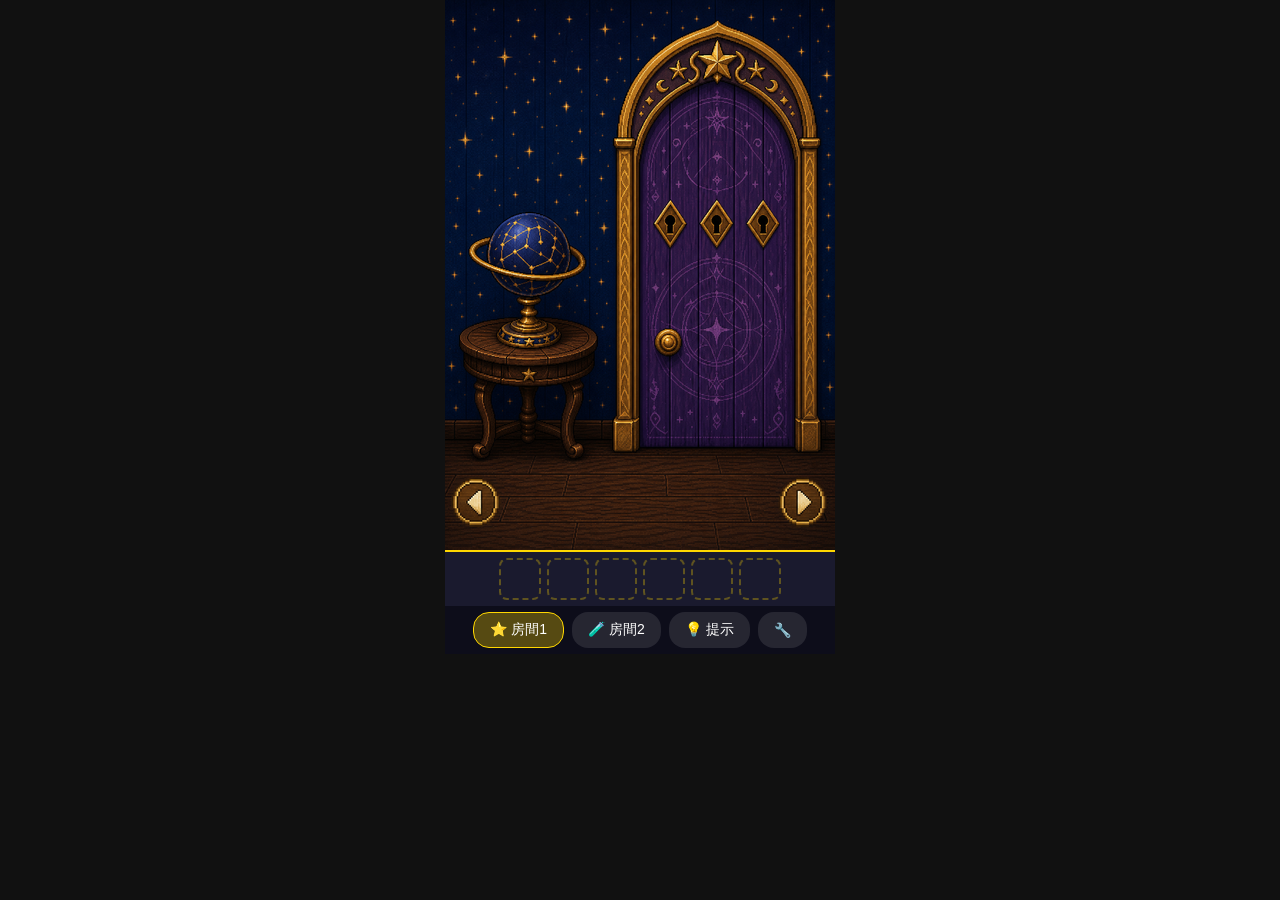
==== poc.html @ 937f4186 "fix: door hitbox wider right side, nav buttons position fine-tune" ====
<!DOCTYPE html>
<html lang="zh-TW">
<head>
<meta charset="UTF-8">
<meta name="viewport" content="width=device-width,initial-scale=1,user-scalable=no">
<title>2D Scene POC</title>
<style>
*{margin:0;padding:0;box-sizing:border-box}
html,body{height:100%;background:#111;font-family:sans-serif;overflow:hidden}
#app{display:flex;flex-direction:column;align-items:center;height:100dvh;width:100%}
#scene-wrap{position:relative;width:100%;max-width:390px;aspect-ratio:390/550;background:#000;overflow:hidden;flex-shrink:0}
#scene-wrap>div>img{width:100%;height:100%;object-fit:cover;display:block}
.placeholder{width:100%;height:100%;display:flex;align-items:center;justify-content:center;color:#999;font-size:24px;background:#fff}
.hotspot{position:absolute;cursor:pointer;border:none;background:transparent;z-index:5}
.nav-circle{position:absolute;bottom:3%;width:12%;aspect-ratio:1;border-radius:50%;cursor:pointer;z-index:10;border:2px solid transparent;transition:border-color .3s,box-shadow .3s}
.nav-circle.flash{border-color:rgba(255,255,255,.8);box-shadow:0 0 12px rgba(255,255,255,.6)}
.nav-circle-l{left:3%}
.nav-circle-r{right:3%}
/* Debug hitbox visibility */
.show-hitbox .hotspot{border:2px dashed red!important}
.show-hitbox .nav-circle{border:2px dashed red!important}
/* Dialogue */
#dialogue{position:absolute;bottom:0;left:0;right:0;background:rgba(0,0,0,.75);color:#fff;padding:12px;font-size:14px;line-height:1.5;z-index:60;cursor:pointer;display:none}
/* Popup overlay */
#popup-overlay{position:absolute;inset:0;background:rgba(0,0,0,.5);z-index:40;display:none;align-items:center;justify-content:center}
#popup-overlay.active{display:flex}
.popup-frame{position:relative;width:360px;height:240px;background:url('assets/ui/popup-frame.png') center/contain no-repeat}
.popup-content{position:absolute;top:12px;left:25px;width:310px;height:170px;overflow:hidden}
.popup-content img{width:100%;height:100%;object-fit:cover;display:block}
.popup-back{position:absolute;bottom:10px;left:50%;transform:translateX(-50%);padding:4px 20px;background:transparent;color:#fff;border:none;cursor:pointer;font-size:13px;z-index:45}
/* Keyhole diamond hitboxes */
.keyhole{position:absolute;width:36px;height:36px;transform:rotate(45deg);cursor:pointer;border:2px solid rgba(255,215,0,.3);z-index:45}
/* Orrery */
.orrery-slot{position:absolute;display:flex;flex-direction:column;align-items:center;z-index:45}
.orrery-placeholder{width:70px;height:70px;border-radius:50%;display:flex;align-items:center;justify-content:center;font-size:10px;color:#fff;font-weight:bold;text-align:center}
.orrery-btn{width:28px;height:28px;border-radius:50%;border:1px solid rgba(255,255,255,.4);background:rgba(255,255,255,.15);color:#fff;cursor:pointer;font-size:14px;display:flex;align-items:center;justify-content:center;margin:2px 0}
/* Inventory */
#inventory{display:flex;width:100%;max-width:390px;background:#1a1a2e;border-top:2px solid #ffd700;padding:6px 8px;justify-content:center;gap:6px}
.inv-slot{width:42px;height:42px;border:2px dashed rgba(255,215,0,.3);border-radius:8px}
/* Toolbar */
#toolbar{display:flex;width:100%;max-width:390px;background:#0d0d1a;padding:6px 8px;justify-content:center;gap:8px;flex-wrap:wrap}
#toolbar button{padding:8px 16px;border:none;border-radius:16px;background:rgba(255,255,255,.1);color:#fff;font-size:14px;cursor:pointer}
#toolbar button.active{background:rgba(255,215,0,.3);border:1px solid #ffd700}
#toolbar button:hover{background:rgba(255,255,255,.2)}
/* Debug panel */
#debug-panel{display:none;position:fixed;top:10px;right:10px;background:rgba(0,0,0,.9);color:#0f0;padding:12px;border-radius:8px;font-size:12px;z-index:999;max-height:80vh;overflow-y:auto}
#debug-panel label{display:block;margin:4px 0;cursor:pointer}
#debug-panel input[type=checkbox]{margin-right:6px}
@keyframes flyIn{from{transform:translate(-50%,-200%) scale(1.5);opacity:1}to{transform:translate(-50%,-50%) scale(.5);opacity:0}}
@keyframes goldGlow{0%{box-shadow:0 0 0 rgba(255,215,0,0)}50%{box-shadow:0 0 40px rgba(255,215,0,.8)}100%{box-shadow:0 0 0 rgba(255,215,0,0)}}
@keyframes fadeOut{from{opacity:1}to{opacity:0}}
</style>
</head>
<body>
<div id="app">
  <div id="scene-wrap">
    <div id="scene-content"></div>
    <div id="popup-overlay"></div>
    <div id="dialogue" onclick="hideDialogue()"></div>
  </div>
  <div id="inventory">
    <div class="inv-slot"></div><div class="inv-slot"></div><div class="inv-slot"></div>
    <div class="inv-slot"></div><div class="inv-slot"></div><div class="inv-slot"></div>
  </div>
  <div id="toolbar">
    <button id="btn-r1" class="active" onclick="switchRoom(1)">⭐ 房間1</button>
    <button id="btn-r2" onclick="switchRoom(2)">🧪 房間2</button>
    <button onclick="console.log('提示')">💡 提示</button>
    <button onclick="toggleDebug()">🔧</button>
  </div>
</div>
<div id="debug-panel">
  <strong>Debug Panel</strong><hr style="border-color:#333;margin:6px 0">
  <label><input type="checkbox" onchange="toggleHitbox(this.checked)">顯示 HitBox</label>
  <hr style="border-color:#333;margin:6px 0">
  <div id="debug-flags"></div>
  <button onclick="gameState.inventory.push('crystal_key');renderDebug()" style="margin-top:8px;padding:4px 8px;font-size:11px">+水晶鑰匙</button>
  <button onclick="gameState.inventory.push('magic_weight');renderDebug()" style="margin-top:4px;padding:4px 8px;font-size:11px">+魔法砝碼</button>
</div>
<script>
const VIEWS=['north','east','south','west'];
const LABELS={north:'北牆',east:'東牆',south:'南牆',west:'西牆'};
let currentRoom=1,viewIdx=1;

const gameState={
  inventory:[],
  hasStarChart:false,
  hasMusicBoxClue:false,
  hasCarpetClue:false,
  hasSpellClue:false,
  doorOpen:false,
};

const CONSTELLATIONS=['紅獅子','藍獅子','藍水瓶','金水瓶','金天秤','紅天秤'];
const CONSTELLATION_COLORS={紅獅子:'#c0392b',藍獅子:'#2980b9',藍水瓶:'#3498db',金水瓶:'#f39c12',金天秤:'#f1c40f',紅天秤:'#e74c3c'};
let orrerySlots=[0,0,0];

function showDialogue(text){
  const d=document.getElementById('dialogue');
  d.textContent=text;d.style.display='block';
}
function hideDialogue(){document.getElementById('dialogue').style.display='none';}

function toggleHitbox(on){
  document.getElementById('scene-wrap').classList.toggle('show-hitbox',on);
}

function render(){
  const el=document.getElementById('scene-content');
  const view=VIEWS[viewIdx];
  closePopup();
  if(currentRoom===1&&view==='east'){
    el.innerHTML=`<img src="assets/scene-room1-east.png" alt="東牆">
      <div class="hotspot" style="top:37%;left:8%;width:25%;height:18%" onclick="clickOrrery()"></div>
      <div class="hotspot" style="top:5%;left:42%;width:48%;height:73%" onclick="clickDoor()"></div>
      <div class="nav-circle nav-circle-l" onclick="navFlash(this,-1)"></div>
      <div class="nav-circle nav-circle-r" onclick="navFlash(this,1)"></div>`;
  } else {
    const room=currentRoom===1?'房間1':'房間2';
    el.innerHTML=`<div class="placeholder">${room} — ${LABELS[view]}</div>
      <div class="nav-circle nav-circle-l" onclick="navFlash(this,-1)"></div>
      <div class="nav-circle nav-circle-r" onclick="navFlash(this,1)"></div>`;
  }
}

function navFlash(el,dir){
  el.classList.add('flash');
  setTimeout(()=>{el.classList.remove('flash');rotate(dir);},300);
}
function rotate(d){viewIdx=(viewIdx+d+4)%4;render();}
function switchRoom(r){
  currentRoom=r;viewIdx=0;render();
  document.getElementById('btn-r1').classList.toggle('active',r===1);
  document.getElementById('btn-r2').classList.toggle('active',r===2);
}

// --- Popup system ---
function showPopup(html){
  const o=document.getElementById('popup-overlay');
  o.innerHTML=`<div class="popup-frame">${html}</div>`;
  o.classList.add('active');
}
function closePopup(){
  const o=document.getElementById('popup-overlay');
  o.classList.remove('active');o.innerHTML='';
}

// --- Door ---
function clickDoor(){
  showPopup(`
    <div class="popup-content">
      <img src="assets/scene-room1-east.png" style="object-position:68% 43%;transform:scale(2.8)">
    </div>
    <div class="keyhole" style="top:55px;left:110px" onclick="clickKeyhole('left')"></div>
    <div class="keyhole" style="top:55px;left:195px" onclick="clickKeyhole('right')"></div>
    <div class="keyhole" style="top:105px;left:152px" onclick="clickKeyhole('middle')"></div>
    <button class="popup-back" onclick="closePopup()">返回</button>`);
}

function clickKeyhole(pos){
  const hasKey=gameState.inventory.includes('crystal_key');
  if(!hasKey){showDialogue('沒有鑰匙');return;}
  if(!gameState.hasCarpetClue||!gameState.hasSpellClue){showDialogue('好像還缺什麼東西');return;}
  if(pos!=='middle')return;
  animateDoorOpen();
}

function animateDoorOpen(){
  const frame=document.querySelector('.popup-frame');
  const key=document.createElement('div');
  key.style.cssText='position:absolute;top:50%;left:50%;width:30px;height:30px;background:#ffd700;border-radius:4px;z-index:46;animation:flyIn .5s forwards';
  frame.appendChild(key);
  setTimeout(()=>{
    frame.style.animation='goldGlow .5s';
    setTimeout(()=>{
      document.getElementById('popup-overlay').style.animation='fadeOut .5s forwards';
      setTimeout(()=>{
        document.getElementById('popup-overlay').style.animation='';
        gameState.doorOpen=true;
        closePopup();
        switchRoom(2);
      },500);
    },500);
  },500);
}

// --- Orrery ---
function clickOrrery(){
  showPopup(`
    <div class="popup-content">
      <img src="assets/scene-room1-east.png" style="object-position:20% 38%;transform:scale(2.8)">
    </div>
    <div class="orrery-slot" style="top:25px;left:30px" id="os0"></div>
    <div class="orrery-slot" style="top:25px;left:140px" id="os1"></div>
    <div class="orrery-slot" style="top:25px;left:250px" id="os2"></div>
    <button class="popup-back" onclick="closePopup()">返回</button>`);
  renderOrrerySlots();
}

function renderOrrerySlots(){
  for(let i=0;i<3;i++){
    const el=document.getElementById('os'+i);
    if(!el)return;
    const name=CONSTELLATIONS[orrerySlots[i]];
    const color=CONSTELLATION_COLORS[name];
    el.innerHTML=`
      <div class="orrery-btn" onclick="cycleOrrery(${i},-1)">▲</div>
      <div class="orrery-placeholder" style="background:${color}">${name}</div>
      <div class="orrery-btn" onclick="cycleOrrery(${i},1)">▼</div>`;
  }
}

function cycleOrrery(slot,dir){
  orrerySlots[slot]=(orrerySlots[slot]+dir+6)%6;
  renderOrrerySlots();
  checkOrreryAnswer();
}

function checkOrreryAnswer(){
  const correct=orrerySlots[0]===0&&orrerySlots[1]===2&&orrerySlots[2]===4;
  if(!correct)return;
  if(!gameState.hasStarChart||!gameState.hasMusicBoxClue){
    showDialogue('好像還缺什麼東西');return;
  }
  showDialogue('星座儀發出柔和的光芒…你獲得了魔法砝碼！');
  if(!gameState.inventory.includes('magic_weight'))gameState.inventory.push('magic_weight');
  setTimeout(()=>closePopup(),1500);
}

// --- Debug ---
function toggleDebug(){
  const p=document.getElementById('debug-panel');
  p.style.display=p.style.display==='none'?'block':'none';
  renderDebug();
}
function renderDebug(){
  const flags=['hasStarChart','hasMusicBoxClue','hasCarpetClue','hasSpellClue','doorOpen'];
  document.getElementById('debug-flags').innerHTML=flags.map(f=>`<label><input type="checkbox" ${gameState[f]?'checked':''} onchange="gameState['${f}']=this.checked">${f}</label>`).join('')
    +`<p style="margin-top:8px;color:#aaa">inventory: ${JSON.stringify(gameState.inventory)}</p>`;
}

render();
</script>
</body>
</html>
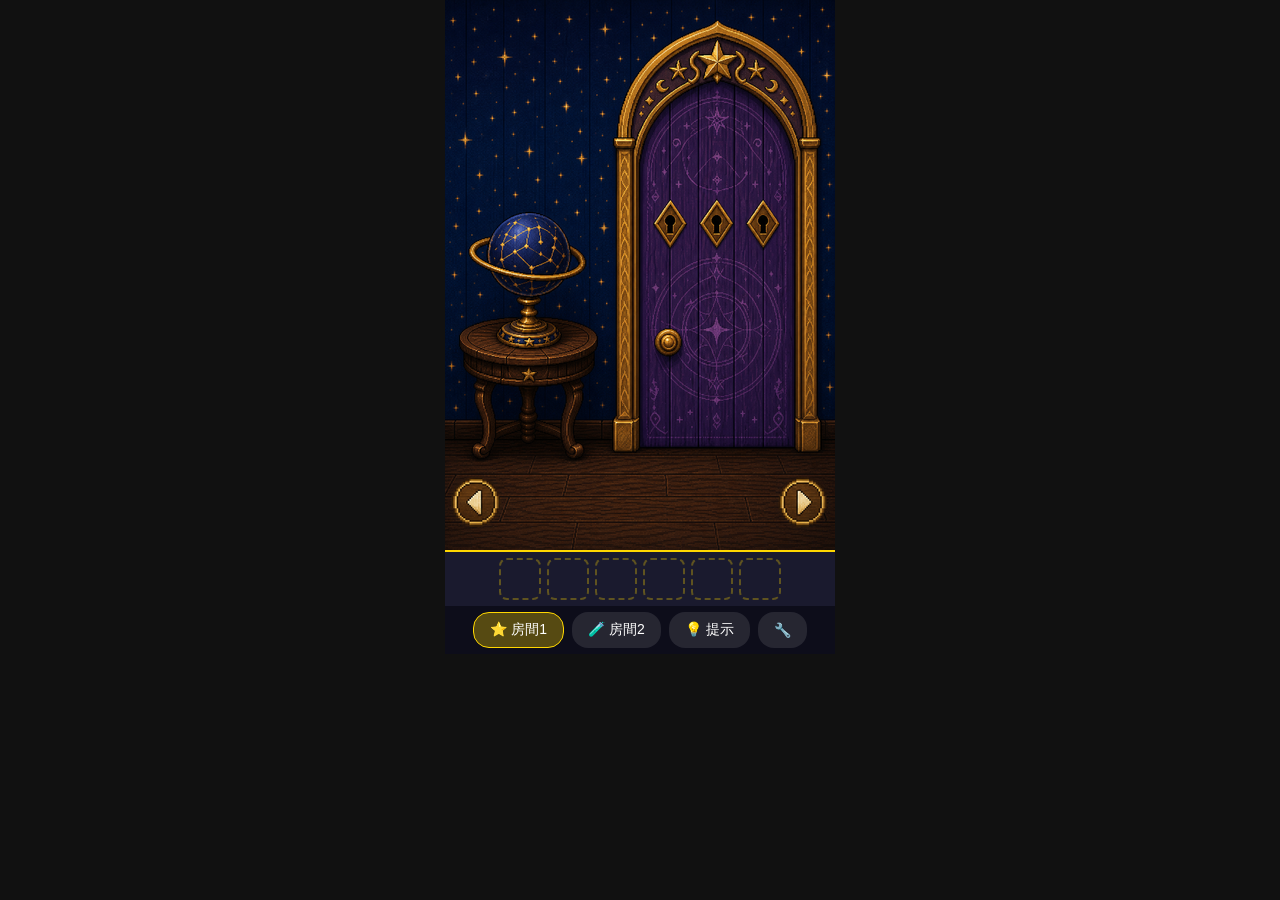
==== commit ddf34988: "fix: door hitbox shift right+down, nav buttons more toward edges" ====
--- a/poc.html
+++ b/poc.html
@@ -14,8 +14,8 @@
 .hotspot{position:absolute;cursor:pointer;border:none;background:transparent;z-index:5}
 .nav-circle{position:absolute;bottom:3%;width:12%;aspect-ratio:1;border-radius:50%;cursor:pointer;z-index:10;border:2px solid transparent;transition:border-color .3s,box-shadow .3s}
 .nav-circle.flash{border-color:rgba(255,255,255,.8);box-shadow:0 0 12px rgba(255,255,255,.6)}
-.nav-circle-l{left:3%}
-.nav-circle-r{right:3%}
+.nav-circle-l{left:1%}
+.nav-circle-r{right:1%}
 /* Debug hitbox visibility */
 .show-hitbox .hotspot{border:2px dashed red!important}
 .show-hitbox .nav-circle{border:2px dashed red!important}
@@ -112,7 +112,7 @@
   if(currentRoom===1&&view==='east'){
     el.innerHTML=`<img src="assets/scene-room1-east.png" alt="東牆">
       <div class="hotspot" style="top:37%;left:8%;width:25%;height:18%" onclick="clickOrrery()"></div>
-      <div class="hotspot" style="top:5%;left:42%;width:48%;height:73%" onclick="clickDoor()"></div>
+      <div class="hotspot" style="top:5%;left:44%;width:49%;height:76%" onclick="clickDoor()"></div>
       <div class="nav-circle nav-circle-l" onclick="navFlash(this,-1)"></div>
       <div class="nav-circle nav-circle-r" onclick="navFlash(this,1)"></div>`;
   } else {
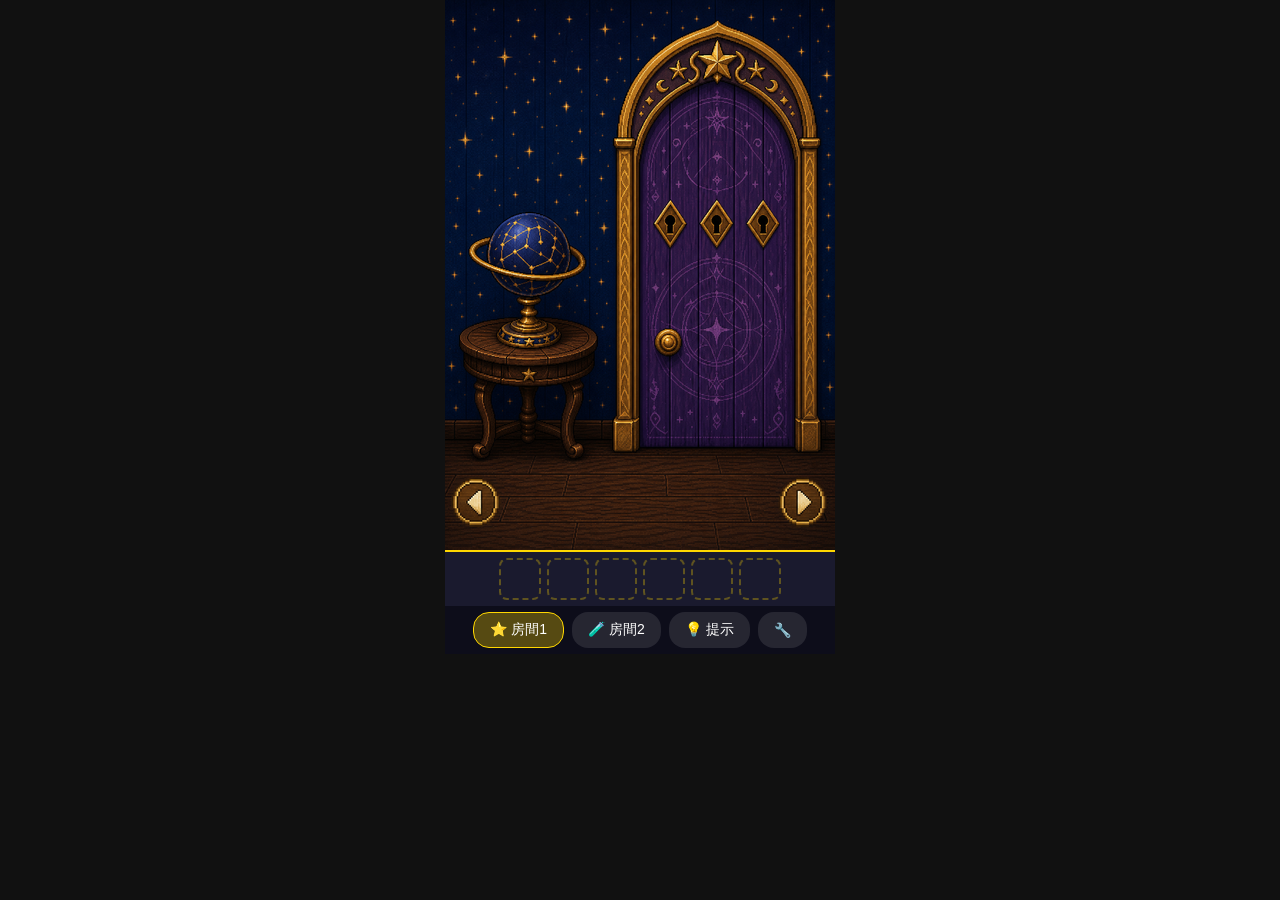
==== commit dd4b8ae7: "feat: replace orrery placeholders with constellation images + CSS color - Use constellation-lion/aqu" ====
--- a/poc.html
+++ b/poc.html
@@ -12,10 +12,10 @@
 #scene-wrap>div>img{width:100%;height:100%;object-fit:cover;display:block}
 .placeholder{width:100%;height:100%;display:flex;align-items:center;justify-content:center;color:#999;font-size:24px;background:#fff}
 .hotspot{position:absolute;cursor:pointer;border:none;background:transparent;z-index:5}
-.nav-circle{position:absolute;bottom:3%;width:12%;aspect-ratio:1;border-radius:50%;cursor:pointer;z-index:10;border:2px solid transparent;transition:border-color .3s,box-shadow .3s}
+.nav-circle{position:absolute;bottom:4%;width:12%;aspect-ratio:1;border-radius:50%;cursor:pointer;z-index:10;border:2px solid transparent;transition:border-color .3s,box-shadow .3s}
 .nav-circle.flash{border-color:rgba(255,255,255,.8);box-shadow:0 0 12px rgba(255,255,255,.6)}
-.nav-circle-l{left:1%}
-.nav-circle-r{right:1%}
+.nav-circle-l{left:2%}
+.nav-circle-r{right:2%}
 /* Debug hitbox visibility */
 .show-hitbox .hotspot{border:2px dashed red!important}
 .show-hitbox .nav-circle{border:2px dashed red!important}
@@ -92,7 +92,14 @@
 };
 
 const CONSTELLATIONS=['紅獅子','藍獅子','藍水瓶','金水瓶','金天秤','紅天秤'];
-const CONSTELLATION_COLORS={紅獅子:'#c0392b',藍獅子:'#2980b9',藍水瓶:'#3498db',金水瓶:'#f39c12',金天秤:'#f1c40f',紅天秤:'#e74c3c'};
+const CONSTELLATION_DATA={
+  紅獅子:{img:'assets/constellations/constellation-lion.png',bg:'#c0392b'},
+  藍獅子:{img:'assets/constellations/constellation-lion.png',bg:'#2980b9'},
+  藍水瓶:{img:'assets/constellations/constellation-aquarius.png',bg:'#2980b9'},
+  金水瓶:{img:'assets/constellations/constellation-aquarius.png',bg:'#f39c12'},
+  金天秤:{img:'assets/constellations/constellation-libra.png',bg:'#f39c12'},
+  紅天秤:{img:'assets/constellations/constellation-libra.png',bg:'#c0392b'},
+};
 let orrerySlots=[0,0,0];
 
 function showDialogue(text){
@@ -112,7 +119,7 @@
   if(currentRoom===1&&view==='east'){
     el.innerHTML=`<img src="assets/scene-room1-east.png" alt="東牆">
       <div class="hotspot" style="top:37%;left:8%;width:25%;height:18%" onclick="clickOrrery()"></div>
-      <div class="hotspot" style="top:5%;left:44%;width:49%;height:76%" onclick="clickDoor()"></div>
+      <div class="hotspot" style="top:8%;left:47%;width:49%;height:76%" onclick="clickDoor()"></div>
       <div class="nav-circle nav-circle-l" onclick="navFlash(this,-1)"></div>
       <div class="nav-circle nav-circle-r" onclick="navFlash(this,1)"></div>`;
   } else {
@@ -188,7 +195,7 @@
 function clickOrrery(){
   showPopup(`
     <div class="popup-content">
-      <img src="assets/scene-room1-east.png" style="object-position:20% 38%;transform:scale(2.8)">
+      <img src="assets/scene-room1-east.png" style="object-position:15% 40%;transform:scale(3.5)">
     </div>
     <div class="orrery-slot" style="top:25px;left:30px" id="os0"></div>
     <div class="orrery-slot" style="top:25px;left:140px" id="os1"></div>
@@ -202,10 +209,11 @@
     const el=document.getElementById('os'+i);
     if(!el)return;
     const name=CONSTELLATIONS[orrerySlots[i]];
-    const color=CONSTELLATION_COLORS[name];
+    const d=CONSTELLATION_DATA[name];
     el.innerHTML=`
       <div class="orrery-btn" onclick="cycleOrrery(${i},-1)">▲</div>
-      <div class="orrery-placeholder" style="background:${color}">${name}</div>
+      <div class="orrery-placeholder" style="background:${d.bg}"><img src="${d.img}" style="width:60px;height:60px;filter:brightness(0) invert(1);object-fit:contain"></div>
+      <div style="color:#fff;font-size:9px;margin-top:2px">${name}</div>
       <div class="orrery-btn" onclick="cycleOrrery(${i},1)">▼</div>`;
   }
 }
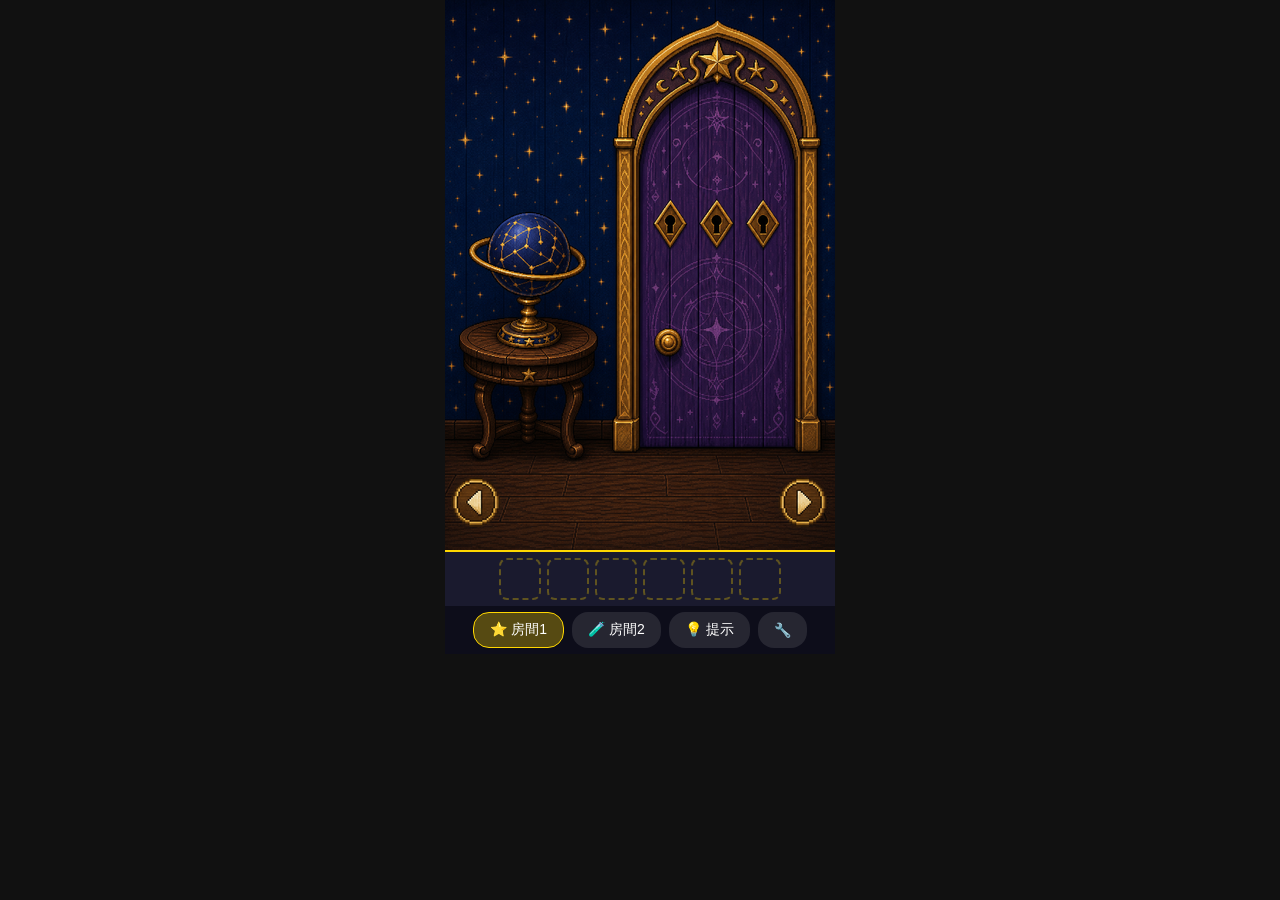
==== commit d51b76a2: "fix: popup layer order (content behind frame), orrery crop position" ====
--- a/poc.html
+++ b/poc.html
@@ -24,8 +24,8 @@
 /* Popup overlay */
 #popup-overlay{position:absolute;inset:0;background:rgba(0,0,0,.5);z-index:40;display:none;align-items:center;justify-content:center}
 #popup-overlay.active{display:flex}
-.popup-frame{position:relative;width:360px;height:240px;background:url('assets/ui/popup-frame.png') center/contain no-repeat}
-.popup-content{position:absolute;top:12px;left:25px;width:310px;height:170px;overflow:hidden}
+.popup-frame{position:relative;width:360px;height:240px;background:url('assets/ui/popup-frame.png') center/contain no-repeat;z-index:2}
+.popup-content{position:absolute;top:15px;left:25px;width:310px;height:170px;overflow:hidden;z-index:1}
 .popup-content img{width:100%;height:100%;object-fit:cover;display:block}
 .popup-back{position:absolute;bottom:10px;left:50%;transform:translateX(-50%);padding:4px 20px;background:transparent;color:#fff;border:none;cursor:pointer;font-size:13px;z-index:45}
 /* Keyhole diamond hitboxes */
@@ -195,7 +195,7 @@
 function clickOrrery(){
   showPopup(`
     <div class="popup-content">
-      <img src="assets/scene-room1-east.png" style="object-position:15% 40%;transform:scale(3.5)">
+      <img src="assets/scene-room1-east.png" style="object-position:5% 35%;transform:scale(3.5)">
     </div>
     <div class="orrery-slot" style="top:25px;left:30px" id="os0"></div>
     <div class="orrery-slot" style="top:25px;left:140px" id="os1"></div>
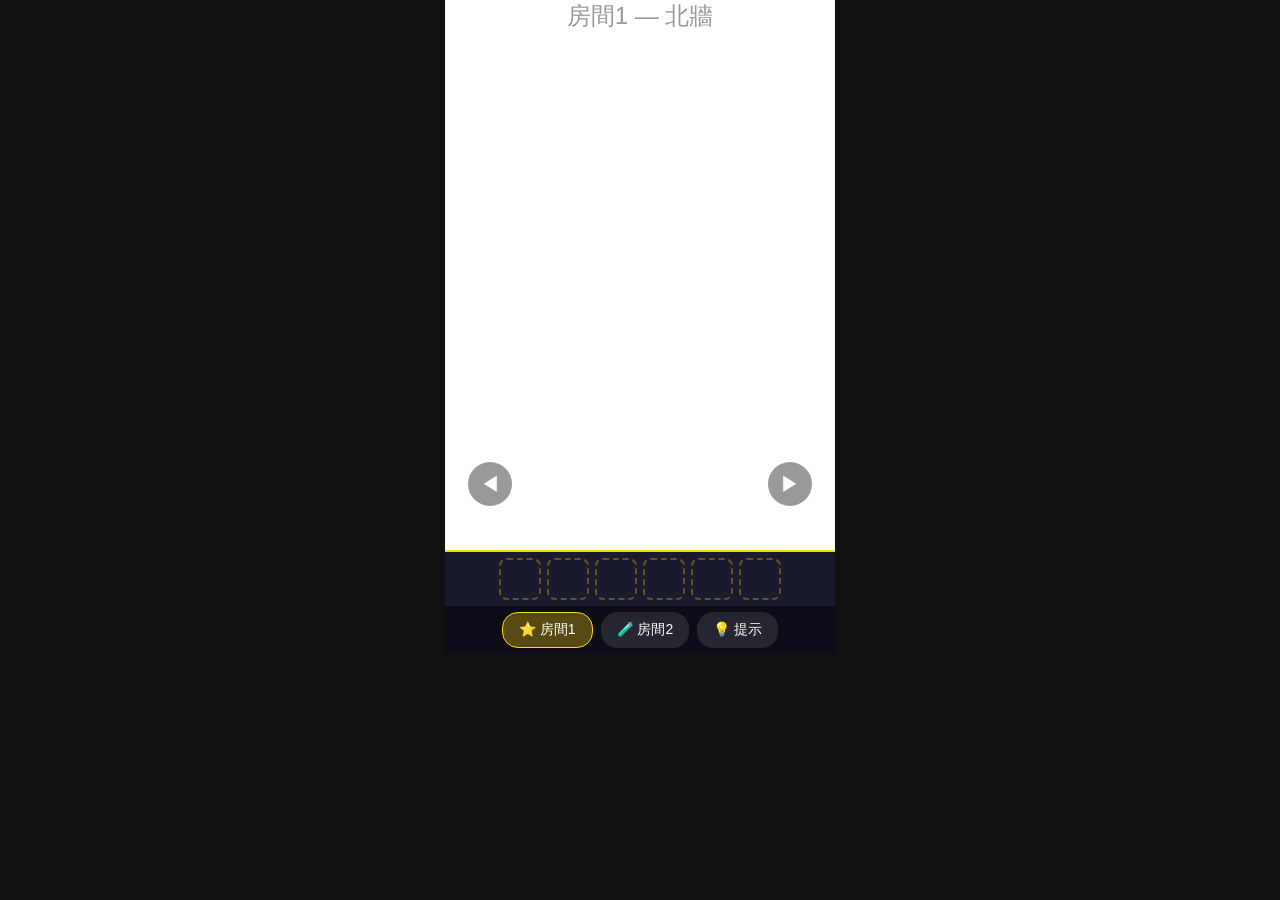
==== commit 648ed2fc: "fix: keyhole hitboxes down 15px, left/right out 20px" ====
--- a/poc.html
+++ b/poc.html
@@ -8,55 +8,33 @@
 *{margin:0;padding:0;box-sizing:border-box}
 html,body{height:100%;background:#111;font-family:sans-serif;overflow:hidden}
 #app{display:flex;flex-direction:column;align-items:center;height:100dvh;width:100%}
-#scene-wrap{position:relative;width:100%;max-width:390px;aspect-ratio:390/550;background:#000;overflow:hidden;flex-shrink:0}
-#scene-wrap>div>img{width:100%;height:100%;object-fit:cover;display:block}
+#scene-wrap{position:relative;width:100%;max-width:390px;aspect-ratio:390/550;background:#fff;overflow:hidden;flex-shrink:0}
+#scene-img{width:100%;height:100%;object-fit:cover;display:block}
 .placeholder{width:100%;height:100%;display:flex;align-items:center;justify-content:center;color:#999;font-size:24px;background:#fff}
-.hotspot{position:absolute;cursor:pointer;border:none;background:transparent;z-index:5}
-.nav-circle{position:absolute;bottom:4%;width:12%;aspect-ratio:1;border-radius:50%;cursor:pointer;z-index:10;border:2px solid transparent;transition:border-color .3s,box-shadow .3s}
-.nav-circle.flash{border-color:rgba(255,255,255,.8);box-shadow:0 0 12px rgba(255,255,255,.6)}
-.nav-circle-l{left:2%}
-.nav-circle-r{right:2%}
-/* Debug hitbox visibility */
-.show-hitbox .hotspot{border:2px dashed red!important}
-.show-hitbox .nav-circle{border:2px dashed red!important}
-/* Dialogue */
-#dialogue{position:absolute;bottom:0;left:0;right:0;background:rgba(0,0,0,.75);color:#fff;padding:12px;font-size:14px;line-height:1.5;z-index:60;cursor:pointer;display:none}
-/* Popup overlay */
-#popup-overlay{position:absolute;inset:0;background:rgba(0,0,0,.5);z-index:40;display:none;align-items:center;justify-content:center}
-#popup-overlay.active{display:flex}
-.popup-frame{position:relative;width:360px;height:240px;background:url('assets/ui/popup-frame.png') center/contain no-repeat;z-index:2}
-.popup-content{position:absolute;top:15px;left:25px;width:310px;height:170px;overflow:hidden;z-index:1}
-.popup-content img{width:100%;height:100%;object-fit:cover;display:block}
-.popup-back{position:absolute;bottom:10px;left:50%;transform:translateX(-50%);padding:4px 20px;background:transparent;color:#fff;border:none;cursor:pointer;font-size:13px;z-index:45}
-/* Keyhole diamond hitboxes */
-.keyhole{position:absolute;width:36px;height:36px;transform:rotate(45deg);cursor:pointer;border:2px solid rgba(255,215,0,.3);z-index:45}
-/* Orrery */
-.orrery-slot{position:absolute;display:flex;flex-direction:column;align-items:center;z-index:45}
-.orrery-placeholder{width:70px;height:70px;border-radius:50%;display:flex;align-items:center;justify-content:center;font-size:10px;color:#fff;font-weight:bold;text-align:center}
-.orrery-btn{width:28px;height:28px;border-radius:50%;border:1px solid rgba(255,255,255,.4);background:rgba(255,255,255,.15);color:#fff;cursor:pointer;font-size:14px;display:flex;align-items:center;justify-content:center;margin:2px 0}
+/* Hotspots */
+.hotspot{position:absolute;cursor:pointer;border:2px solid transparent;border-radius:4px;transition:border-color .2s,box-shadow .2s}
+.hotspot:hover{border-color:rgba(255,215,0,.7);box-shadow:0 0 12px rgba(255,215,0,.5)}
+/* Arrows inside scene */
+.arrow{position:absolute;bottom:8%;width:44px;height:44px;background:rgba(0,0,0,.4);color:#fff;border:none;border-radius:50%;font-size:20px;cursor:pointer;display:flex;align-items:center;justify-content:center;z-index:10}
+.arrow:hover{background:rgba(0,0,0,.6)}
+.arrow-l{left:6%}
+.arrow-r{right:6%}
 /* Inventory */
-#inventory{display:flex;width:100%;max-width:390px;background:#1a1a2e;border-top:2px solid #ffd700;padding:6px 8px;justify-content:center;gap:6px}
+#inventory{display:flex;gap:0;width:100%;max-width:390px;background:#1a1a2e;border-top:2px solid #ffd700;padding:6px 8px;justify-content:center;gap:6px}
 .inv-slot{width:42px;height:42px;border:2px dashed rgba(255,215,0,.3);border-radius:8px}
 /* Toolbar */
-#toolbar{display:flex;width:100%;max-width:390px;background:#0d0d1a;padding:6px 8px;justify-content:center;gap:8px;flex-wrap:wrap}
+#toolbar{display:flex;width:100%;max-width:390px;background:#0d0d1a;padding:6px 8px;justify-content:center;gap:8px}
 #toolbar button{padding:8px 16px;border:none;border-radius:16px;background:rgba(255,255,255,.1);color:#fff;font-size:14px;cursor:pointer}
 #toolbar button.active{background:rgba(255,215,0,.3);border:1px solid #ffd700}
 #toolbar button:hover{background:rgba(255,255,255,.2)}
-/* Debug panel */
-#debug-panel{display:none;position:fixed;top:10px;right:10px;background:rgba(0,0,0,.9);color:#0f0;padding:12px;border-radius:8px;font-size:12px;z-index:999;max-height:80vh;overflow-y:auto}
-#debug-panel label{display:block;margin:4px 0;cursor:pointer}
-#debug-panel input[type=checkbox]{margin-right:6px}
-@keyframes flyIn{from{transform:translate(-50%,-200%) scale(1.5);opacity:1}to{transform:translate(-50%,-50%) scale(.5);opacity:0}}
-@keyframes goldGlow{0%{box-shadow:0 0 0 rgba(255,215,0,0)}50%{box-shadow:0 0 40px rgba(255,215,0,.8)}100%{box-shadow:0 0 0 rgba(255,215,0,0)}}
-@keyframes fadeOut{from{opacity:1}to{opacity:0}}
 </style>
 </head>
 <body>
 <div id="app">
   <div id="scene-wrap">
     <div id="scene-content"></div>
-    <div id="popup-overlay"></div>
-    <div id="dialogue" onclick="hideDialogue()"></div>
+    <button class="arrow arrow-l" onclick="rotate(-1)">◀</button>
+    <button class="arrow arrow-r" onclick="rotate(1)">▶</button>
   </div>
   <div id="inventory">
     <div class="inv-slot"></div><div class="inv-slot"></div><div class="inv-slot"></div>
@@ -66,187 +44,47 @@
     <button id="btn-r1" class="active" onclick="switchRoom(1)">⭐ 房間1</button>
     <button id="btn-r2" onclick="switchRoom(2)">🧪 房間2</button>
     <button onclick="console.log('提示')">💡 提示</button>
-    <button onclick="toggleDebug()">🔧</button>
   </div>
-</div>
-<div id="debug-panel">
-  <strong>Debug Panel</strong><hr style="border-color:#333;margin:6px 0">
-  <label><input type="checkbox" onchange="toggleHitbox(this.checked)">顯示 HitBox</label>
-  <hr style="border-color:#333;margin:6px 0">
-  <div id="debug-flags"></div>
-  <button onclick="gameState.inventory.push('crystal_key');renderDebug()" style="margin-top:8px;padding:4px 8px;font-size:11px">+水晶鑰匙</button>
-  <button onclick="gameState.inventory.push('magic_weight');renderDebug()" style="margin-top:4px;padding:4px 8px;font-size:11px">+魔法砝碼</button>
 </div>
 <script>
 const VIEWS=['north','east','south','west'];
 const LABELS={north:'北牆',east:'東牆',south:'南牆',west:'西牆'};
-let currentRoom=1,viewIdx=1;
+let currentRoom=1,viewIdx=0;
 
-const gameState={
-  inventory:[],
-  hasStarChart:false,
-  hasMusicBoxClue:false,
-  hasCarpetClue:false,
-  hasSpellClue:false,
-  doorOpen:false,
-};
-
-const CONSTELLATIONS=['紅獅子','藍獅子','藍水瓶','金水瓶','金天秤','紅天秤'];
-const CONSTELLATION_DATA={
-  紅獅子:{img:'assets/constellations/constellation-lion.png',bg:'#c0392b'},
-  藍獅子:{img:'assets/constellations/constellation-lion.png',bg:'#2980b9'},
-  藍水瓶:{img:'assets/constellations/constellation-aquarius.png',bg:'#2980b9'},
-  金水瓶:{img:'assets/constellations/constellation-aquarius.png',bg:'#f39c12'},
-  金天秤:{img:'assets/constellations/constellation-libra.png',bg:'#f39c12'},
-  紅天秤:{img:'assets/constellations/constellation-libra.png',bg:'#c0392b'},
-};
-let orrerySlots=[0,0,0];
-
-function showDialogue(text){
-  const d=document.getElementById('dialogue');
-  d.textContent=text;d.style.display='block';
-}
-function hideDialogue(){document.getElementById('dialogue').style.display='none';}
-
-function toggleHitbox(on){
-  document.getElementById('scene-wrap').classList.toggle('show-hitbox',on);
-}
+// East wall hotspots (% based for responsive)
+const HOTSPOTS=[
+  {name:'星座儀',top:'25%',left:'5%',width:'35%',height:'50%'},
+  {name:'魔法門',top:'10%',left:'55%',width:'40%',height:'80%'},
+  {name:'鑰匙孔-左',top:'48%',left:'55%',width:'8%',height:'6%'},
+  {name:'鑰匙孔-中',top:'48%',left:'72%',width:'8%',height:'6%'},
+  {name:'鑰匙孔-右',top:'48%',left:'89%',width:'8%',height:'6%'},
+];
 
 function render(){
   const el=document.getElementById('scene-content');
   const view=VIEWS[viewIdx];
-  closePopup();
   if(currentRoom===1&&view==='east'){
-    el.innerHTML=`<img src="assets/scene-room1-east.png" alt="東牆">
-      <div class="hotspot" style="top:37%;left:8%;width:25%;height:18%" onclick="clickOrrery()"></div>
-      <div class="hotspot" style="top:8%;left:47%;width:49%;height:76%" onclick="clickDoor()"></div>
-      <div class="nav-circle nav-circle-l" onclick="navFlash(this,-1)"></div>
-      <div class="nav-circle nav-circle-r" onclick="navFlash(this,1)"></div>`;
+    el.innerHTML=`<img id="scene-img" src="assets/scene-room1-east.png" alt="東牆">`;
+    HOTSPOTS.forEach(h=>{
+      const d=document.createElement('div');
+      d.className='hotspot';
+      d.style.cssText=`top:${h.top};left:${h.left};width:${h.width};height:${h.height}`;
+      d.title=h.name;
+      d.onclick=()=>console.log('clicked:',h.name);
+      el.appendChild(d);
+    });
   } else {
     const room=currentRoom===1?'房間1':'房間2';
-    el.innerHTML=`<div class="placeholder">${room} — ${LABELS[view]}</div>
-      <div class="nav-circle nav-circle-l" onclick="navFlash(this,-1)"></div>
-      <div class="nav-circle nav-circle-r" onclick="navFlash(this,1)"></div>`;
+    el.innerHTML=`<div class="placeholder">${room} — ${LABELS[view]}</div>`;
   }
 }
 
-function navFlash(el,dir){
-  el.classList.add('flash');
-  setTimeout(()=>{el.classList.remove('flash');rotate(dir);},300);
-}
 function rotate(d){viewIdx=(viewIdx+d+4)%4;render();}
 function switchRoom(r){
   currentRoom=r;viewIdx=0;render();
   document.getElementById('btn-r1').classList.toggle('active',r===1);
   document.getElementById('btn-r2').classList.toggle('active',r===2);
 }
-
-// --- Popup system ---
-function showPopup(html){
-  const o=document.getElementById('popup-overlay');
-  o.innerHTML=`<div class="popup-frame">${html}</div>`;
-  o.classList.add('active');
-}
-function closePopup(){
-  const o=document.getElementById('popup-overlay');
-  o.classList.remove('active');o.innerHTML='';
-}
-
-// --- Door ---
-function clickDoor(){
-  showPopup(`
-    <div class="popup-content">
-      <img src="assets/scene-room1-east.png" style="object-position:68% 43%;transform:scale(2.8)">
-    </div>
-    <div class="keyhole" style="top:55px;left:110px" onclick="clickKeyhole('left')"></div>
-    <div class="keyhole" style="top:55px;left:195px" onclick="clickKeyhole('right')"></div>
-    <div class="keyhole" style="top:105px;left:152px" onclick="clickKeyhole('middle')"></div>
-    <button class="popup-back" onclick="closePopup()">返回</button>`);
-}
-
-function clickKeyhole(pos){
-  const hasKey=gameState.inventory.includes('crystal_key');
-  if(!hasKey){showDialogue('沒有鑰匙');return;}
-  if(!gameState.hasCarpetClue||!gameState.hasSpellClue){showDialogue('好像還缺什麼東西');return;}
-  if(pos!=='middle')return;
-  animateDoorOpen();
-}
-
-function animateDoorOpen(){
-  const frame=document.querySelector('.popup-frame');
-  const key=document.createElement('div');
-  key.style.cssText='position:absolute;top:50%;left:50%;width:30px;height:30px;background:#ffd700;border-radius:4px;z-index:46;animation:flyIn .5s forwards';
-  frame.appendChild(key);
-  setTimeout(()=>{
-    frame.style.animation='goldGlow .5s';
-    setTimeout(()=>{
-      document.getElementById('popup-overlay').style.animation='fadeOut .5s forwards';
-      setTimeout(()=>{
-        document.getElementById('popup-overlay').style.animation='';
-        gameState.doorOpen=true;
-        closePopup();
-        switchRoom(2);
-      },500);
-    },500);
-  },500);
-}
-
-// --- Orrery ---
-function clickOrrery(){
-  showPopup(`
-    <div class="popup-content">
-      <img src="assets/scene-room1-east.png" style="object-position:5% 35%;transform:scale(3.5)">
-    </div>
-    <div class="orrery-slot" style="top:25px;left:30px" id="os0"></div>
-    <div class="orrery-slot" style="top:25px;left:140px" id="os1"></div>
-    <div class="orrery-slot" style="top:25px;left:250px" id="os2"></div>
-    <button class="popup-back" onclick="closePopup()">返回</button>`);
-  renderOrrerySlots();
-}
-
-function renderOrrerySlots(){
-  for(let i=0;i<3;i++){
-    const el=document.getElementById('os'+i);
-    if(!el)return;
-    const name=CONSTELLATIONS[orrerySlots[i]];
-    const d=CONSTELLATION_DATA[name];
-    el.innerHTML=`
-      <div class="orrery-btn" onclick="cycleOrrery(${i},-1)">▲</div>
-      <div class="orrery-placeholder" style="background:${d.bg}"><img src="${d.img}" style="width:60px;height:60px;filter:brightness(0) invert(1);object-fit:contain"></div>
-      <div style="color:#fff;font-size:9px;margin-top:2px">${name}</div>
-      <div class="orrery-btn" onclick="cycleOrrery(${i},1)">▼</div>`;
-  }
-}
-
-function cycleOrrery(slot,dir){
-  orrerySlots[slot]=(orrerySlots[slot]+dir+6)%6;
-  renderOrrerySlots();
-  checkOrreryAnswer();
-}
-
-function checkOrreryAnswer(){
-  const correct=orrerySlots[0]===0&&orrerySlots[1]===2&&orrerySlots[2]===4;
-  if(!correct)return;
-  if(!gameState.hasStarChart||!gameState.hasMusicBoxClue){
-    showDialogue('好像還缺什麼東西');return;
-  }
-  showDialogue('星座儀發出柔和的光芒…你獲得了魔法砝碼！');
-  if(!gameState.inventory.includes('magic_weight'))gameState.inventory.push('magic_weight');
-  setTimeout(()=>closePopup(),1500);
-}
-
-// --- Debug ---
-function toggleDebug(){
-  const p=document.getElementById('debug-panel');
-  p.style.display=p.style.display==='none'?'block':'none';
-  renderDebug();
-}
-function renderDebug(){
-  const flags=['hasStarChart','hasMusicBoxClue','hasCarpetClue','hasSpellClue','doorOpen'];
-  document.getElementById('debug-flags').innerHTML=flags.map(f=>`<label><input type="checkbox" ${gameState[f]?'checked':''} onchange="gameState['${f}']=this.checked">${f}</label>`).join('')
-    +`<p style="margin-top:8px;color:#aaa">inventory: ${JSON.stringify(gameState.inventory)}</p>`;
-}
-
 render();
 </script>
 </body>
